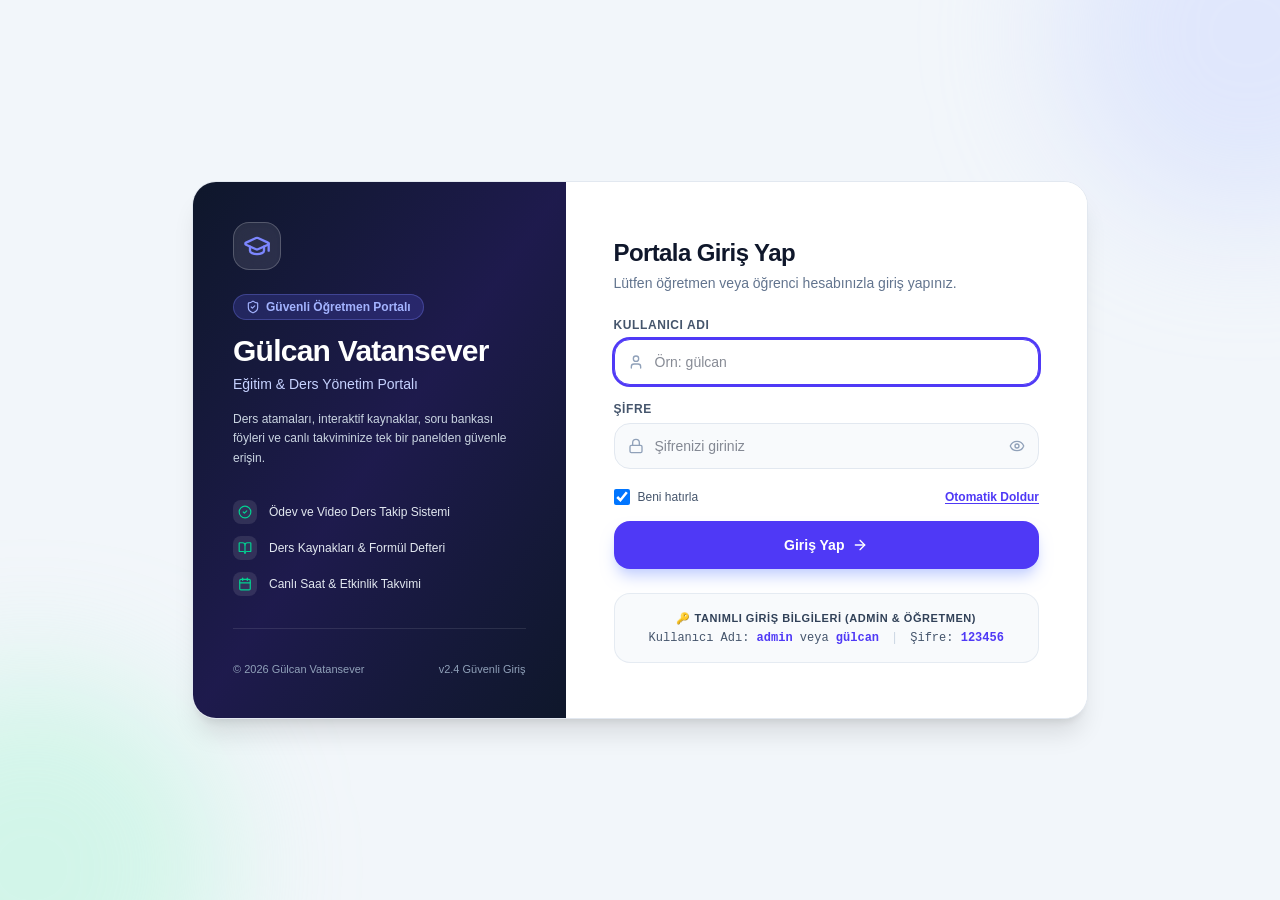
==== index.html @ 15cd98b1 "Add files via upload" ====
<!doctype html>
<html lang="tr">
  <head>
    <meta charset="UTF-8" />
    <meta name="viewport" content="width=device-width, initial-scale=1.0" />
    <title>Gülcan Vatansever Öğretmen Portalı</title>
    <meta name="description" content="Gülcan Vatansever Öğretmen Portalı - Ders Takip, Kaynaklar, Notlar ve Canlı Takvim" />
    <link rel="preconnect" href="https://fonts.googleapis.com">
    <link rel="preconnect" href="https://fonts.gstatic.com" crossorigin>
    <link href="https://fonts.googleapis.com/css2?family=Plus+Jakarta+Sans:wght@400;500;600;700;800&family=Outfit:wght@500;600;700;800&display=swap" rel="stylesheet">
    <script type="module" crossorigin src="/assets/index-xISYr6xV.js"></script>
    <link rel="stylesheet" crossorigin href="/assets/index-Dv5Gj4oD.css">
  </head>
  <body class="bg-slate-50 text-slate-900 antialiased font-sans">
    <div id="root"></div>
  </body>
</html>
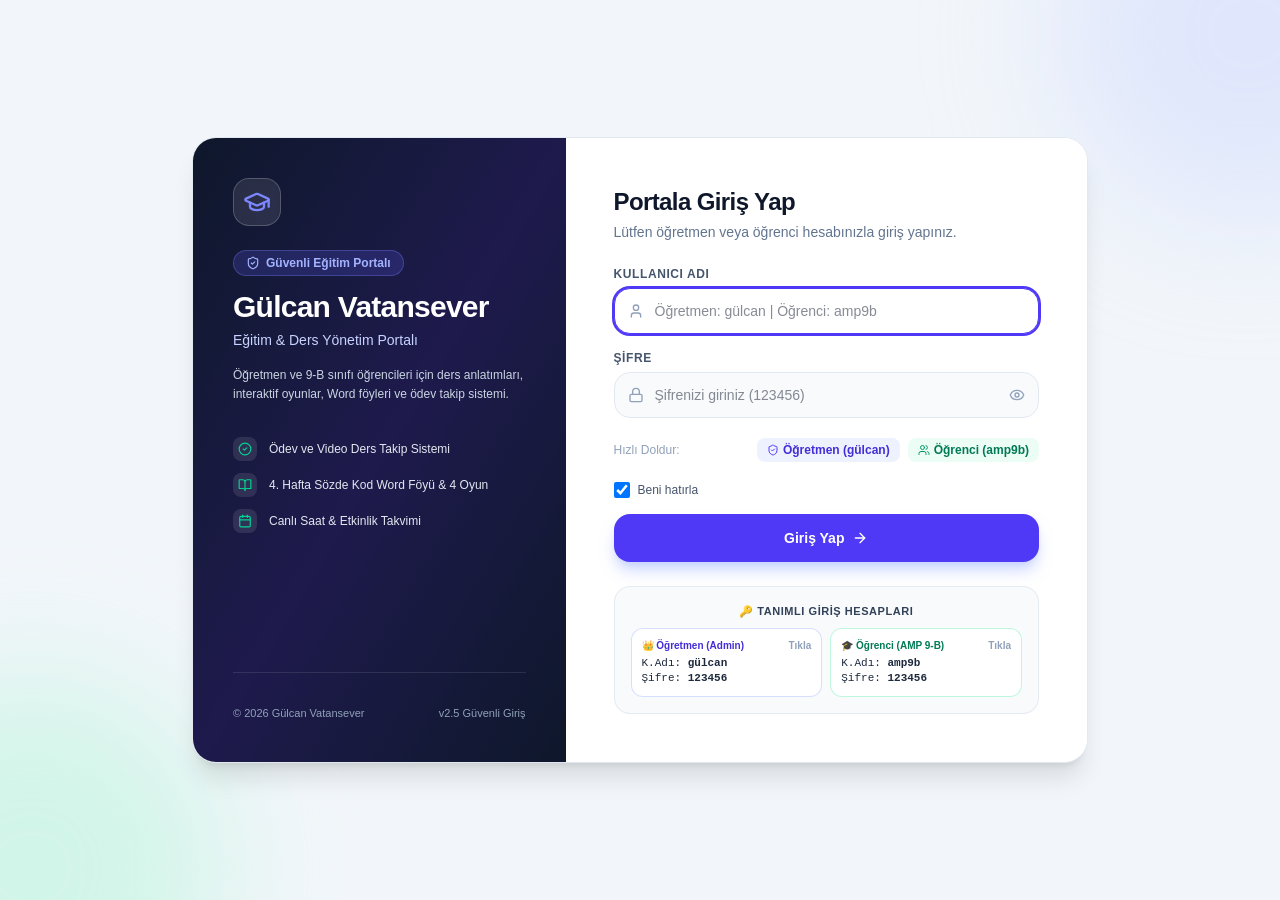
==== commit f520a869: "Add files via upload" ====
--- a/index.html
+++ b/index.html
@@ -8,8 +8,8 @@
     <link rel="preconnect" href="https://fonts.googleapis.com">
     <link rel="preconnect" href="https://fonts.gstatic.com" crossorigin>
     <link href="https://fonts.googleapis.com/css2?family=Plus+Jakarta+Sans:wght@400;500;600;700;800&family=Outfit:wght@500;600;700;800&display=swap" rel="stylesheet">
-    <script type="module" crossorigin src="/assets/index-xISYr6xV.js"></script>
-    <link rel="stylesheet" crossorigin href="/assets/index-Dv5Gj4oD.css">
+    <script type="module" crossorigin src="/assets/index-DWo_Niix.js"></script>
+    <link rel="stylesheet" crossorigin href="/assets/index-B7IZ4Zqj.css">
   </head>
   <body class="bg-slate-50 text-slate-900 antialiased font-sans">
     <div id="root"></div>
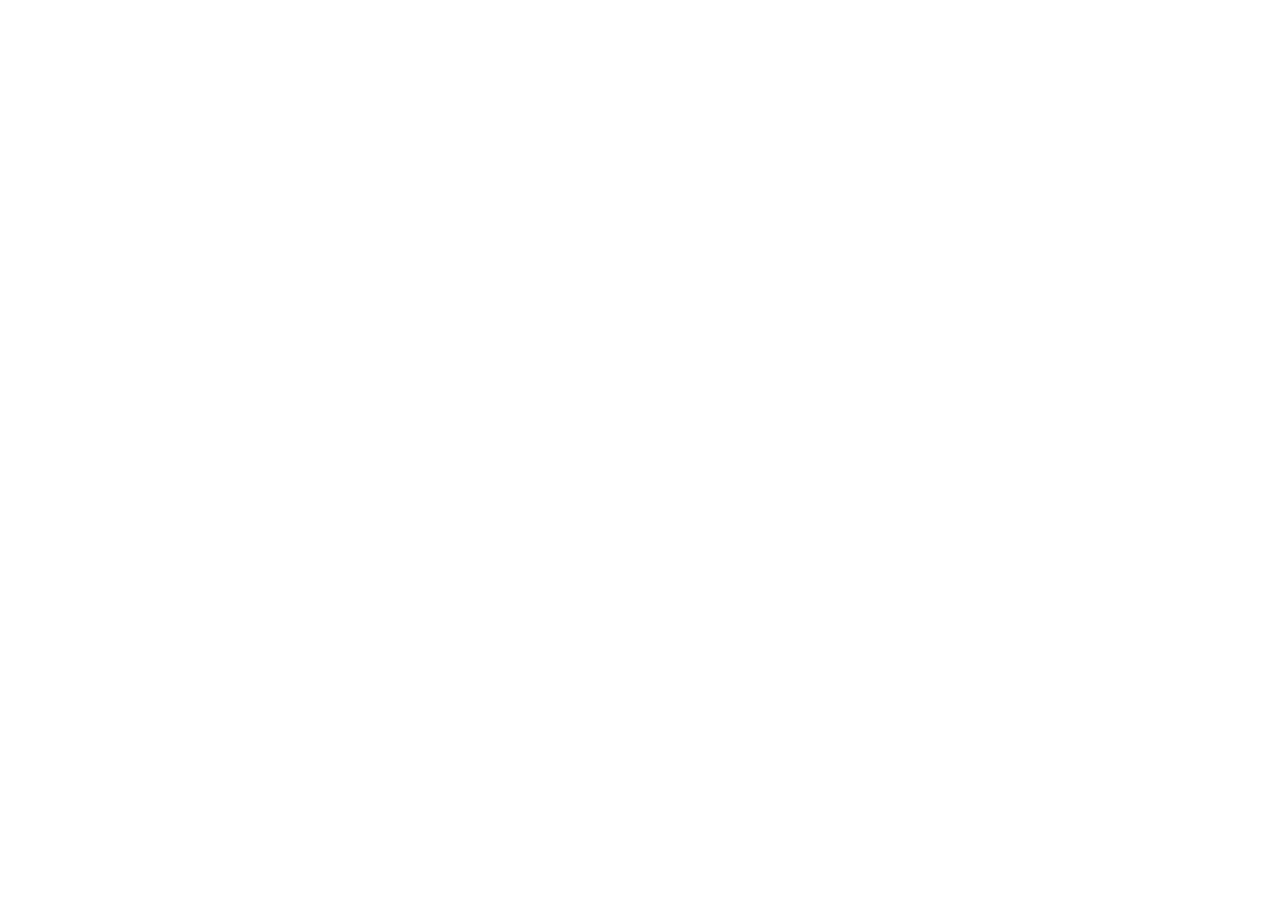
==== commit dd128c39: "Add files via upload" ====
--- a/index.html
+++ b/index.html
@@ -8,8 +8,8 @@
     <link rel="preconnect" href="https://fonts.googleapis.com">
     <link rel="preconnect" href="https://fonts.gstatic.com" crossorigin>
     <link href="https://fonts.googleapis.com/css2?family=Plus+Jakarta+Sans:wght@400;500;600;700;800&family=Outfit:wght@500;600;700;800&display=swap" rel="stylesheet">
-    <script type="module" crossorigin src="/assets/index-DWo_Niix.js"></script>
-    <link rel="stylesheet" crossorigin href="/assets/index-B7IZ4Zqj.css">
+    <script type="module" crossorigin src="/assets/index-CdoJob3M.js"></script>
+    <link rel="stylesheet" crossorigin href="/assets/index-LpDLkqRb.css">
   </head>
   <body class="bg-slate-50 text-slate-900 antialiased font-sans">
     <div id="root"></div>
